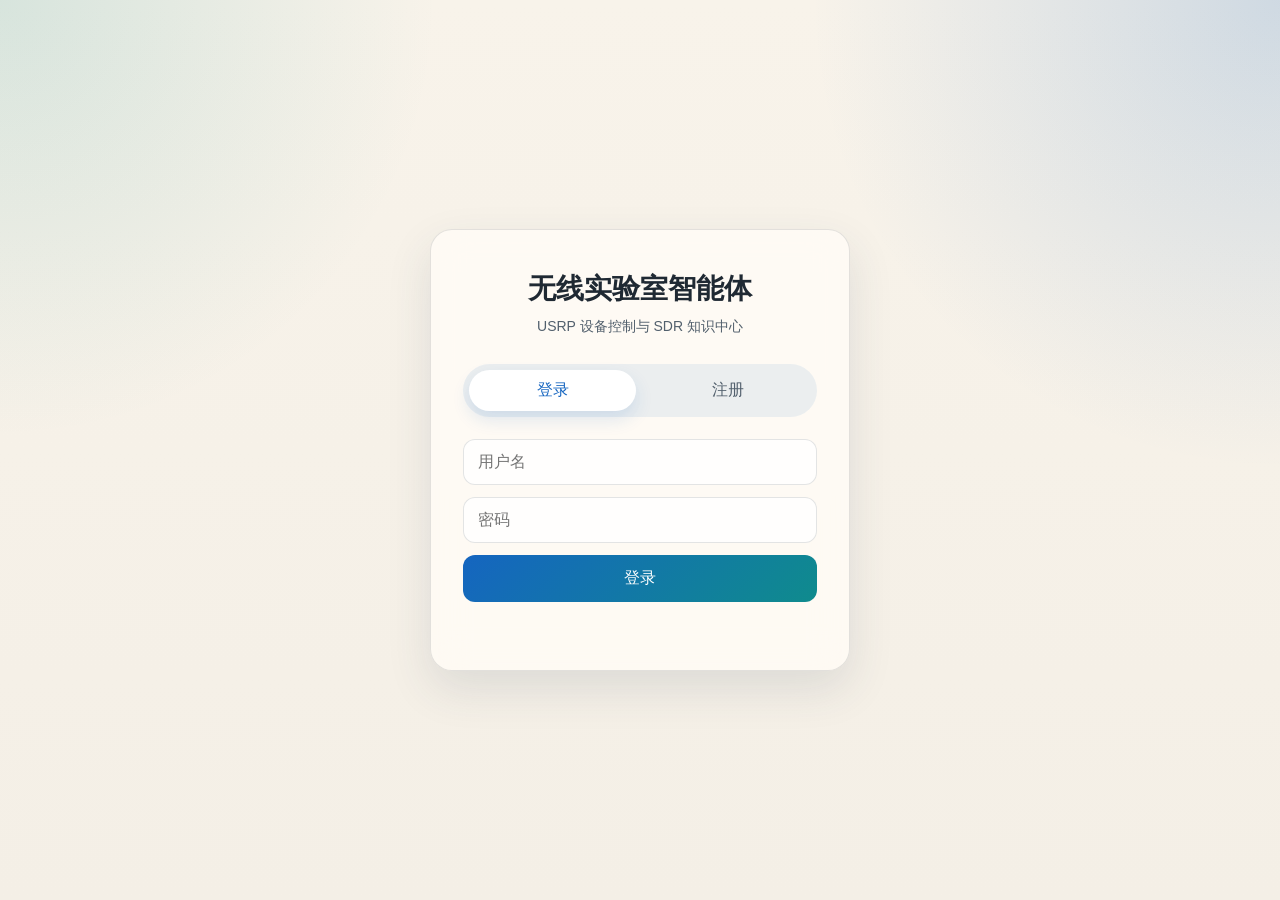
==== src/main/resources/static/login.html @ 0e229b06 "initial Wireless Lab Agent release" ====
<!DOCTYPE html>
<html lang="zh-CN">
<head>
    <meta charset="UTF-8">
    <meta name="viewport" content="width=device-width, initial-scale=1.0">
    <title>登录 - 无线实验室智能体</title>
    <link rel="stylesheet" href="css/style.css?v=3">
</head>
<body class="auth-page">
    <div class="auth-container">
        <div class="auth-card">
            <h1>无线实验室智能体</h1>
            <p class="auth-subtitle">USRP 设备控制与 SDR 知识中心</p>

            <div class="auth-tabs">
                <button class="tab active" data-tab="login">登录</button>
                <button class="tab" data-tab="register">注册</button>
            </div>

            <form id="loginForm" class="auth-form">
                <input type="text" id="loginUsername" placeholder="用户名" required autocomplete="username">
                <input type="password" id="loginPassword" placeholder="密码" required autocomplete="current-password">
                <button type="submit">登录</button>
                <p class="auth-error" id="loginError"></p>
            </form>

            <form id="registerForm" class="auth-form hidden">
                <input type="text" id="regUsername" placeholder="用户名" required autocomplete="username">
                <input type="password" id="regPassword" placeholder="密码" required autocomplete="new-password">
                <button type="submit">注册</button>
                <p class="auth-error" id="regError"></p>
            </form>
        </div>
    </div>
    <script src="js/api.js?v=3"></script>
    <script src="js/auth.js?v=2"></script>
</body>
</html>
---- src/main/resources/static/css/style.css ----
:root {
    --bg-page: #f4efe6;
    --bg-surface: rgba(255, 251, 245, 0.88);
    --bg-surface-strong: #fffdf8;
    --bg-sidebar: #162126;
    --bg-sidebar-card: rgba(255, 255, 255, 0.06);
    --bg-user-bubble: linear-gradient(135deg, #1565c0 0%, #0f8b8d 100%);
    --bg-assistant-bubble: #fffaf2;
    --bg-thinking: #f8efe0;
    --bg-answer: #ffffff;
    --bg-input: rgba(255, 252, 247, 0.95);
    --text-primary: #1f2933;
    --text-secondary: #52606d;
    --text-muted: #7b8794;
    --text-light: #f8fafc;
    --border: rgba(31, 41, 51, 0.12);
    --border-strong: rgba(21, 101, 192, 0.18);
    --accent: #1565c0;
    --accent-soft: rgba(21, 101, 192, 0.1);
    --success: #1f8a70;
    --warning: #b7791f;
    --danger: #c53030;
    --shadow-soft: 0 18px 45px rgba(53, 68, 88, 0.12);
    --shadow-card: 0 14px 32px rgba(53, 68, 88, 0.08);
    --radius-xl: 28px;
    --radius-lg: 22px;
    --radius-md: 16px;
    --radius-sm: 12px;
    font-family: "Segoe UI", "PingFang SC", "Microsoft YaHei", sans-serif;
}

* {
    margin: 0;
    padding: 0;
    box-sizing: border-box;
}

html,
body {
    height: 100%;
    overflow: hidden;
}

body {
    min-height: 100vh;
    height: 100dvh;
    background:
        radial-gradient(circle at top left, rgba(15, 139, 141, 0.14), transparent 28%),
        radial-gradient(circle at top right, rgba(21, 101, 192, 0.18), transparent 30%),
        linear-gradient(180deg, #f8f3ea 0%, var(--bg-page) 100%);
    color: var(--text-primary);
}

button,
textarea,
input {
    font: inherit;
}

.hidden {
    display: none !important;
}

.auth-page {
    display: flex;
    align-items: center;
    justify-content: center;
    min-height: 100vh;
    padding: 24px;
}

.auth-container {
    width: 100%;
    max-width: 420px;
}

.auth-card {
    padding: 40px 32px;
    border: 1px solid var(--border);
    border-radius: var(--radius-lg);
    background: var(--bg-surface);
    backdrop-filter: blur(18px);
    box-shadow: var(--shadow-soft);
    text-align: center;
}

.auth-card h1 {
    font-size: 28px;
    margin-bottom: 10px;
}

.auth-subtitle {
    color: var(--text-secondary);
    margin-bottom: 28px;
    font-size: 14px;
}

.auth-tabs {
    display: flex;
    gap: 8px;
    margin-bottom: 22px;
    padding: 6px;
    border-radius: 999px;
    background: rgba(21, 101, 192, 0.08);
}

.auth-tabs .tab {
    flex: 1;
    border: none;
    cursor: pointer;
    border-radius: 999px;
    padding: 10px;
    background: transparent;
    color: var(--text-secondary);
    transition: 0.2s ease;
}

.auth-tabs .tab.active {
    background: #fff;
    color: var(--accent);
    box-shadow: 0 8px 18px rgba(21, 101, 192, 0.14);
}

.auth-form input {
    width: 100%;
    margin-bottom: 12px;
    padding: 13px 14px;
    border: 1px solid var(--border);
    border-radius: var(--radius-sm);
    background: rgba(255, 255, 255, 0.8);
    color: var(--text-primary);
    outline: none;
    transition: 0.2s ease;
}

.auth-form input:focus {
    border-color: rgba(21, 101, 192, 0.35);
    box-shadow: 0 0 0 4px rgba(21, 101, 192, 0.08);
}

.auth-form button {
    width: 100%;
    border: none;
    cursor: pointer;
    padding: 13px;
    border-radius: var(--radius-sm);
    background: linear-gradient(135deg, #1565c0 0%, #0f8b8d 100%);
    color: white;
    transition: transform 0.2s ease, box-shadow 0.2s ease;
}

.auth-form button:hover {
    transform: translateY(-1px);
    box-shadow: 0 12px 24px rgba(21, 101, 192, 0.2);
}

.auth-error {
    min-height: 20px;
    margin-top: 8px;
    font-size: 13px;
    color: var(--danger);
}

.app-container {
    display: flex;
    height: 100dvh;
    min-height: 0;
    padding: 18px;
    gap: 18px;
    overflow: hidden;
}

.sidebar {
    width: 288px;
    height: calc(100dvh - 36px);
    min-height: 0;
    flex-shrink: 0;
    display: flex;
    flex-direction: column;
    border-radius: var(--radius-xl);
    background:
        linear-gradient(180deg, rgba(255, 255, 255, 0.06), transparent 36%),
        var(--bg-sidebar);
    color: var(--text-light);
    box-shadow: var(--shadow-soft);
    overflow: hidden;
}

.sidebar-header,
.sidebar-footer {
    padding: 18px 18px 16px;
}

.sidebar-header {
    display: flex;
    align-items: flex-start;
    justify-content: space-between;
    border-bottom: 1px solid rgba(255, 255, 255, 0.08);
}

.sidebar-eyebrow {
    margin-bottom: 6px;
    font-size: 11px;
    letter-spacing: 0.12em;
    text-transform: uppercase;
    color: rgba(248, 250, 252, 0.6);
}

.sidebar-header h2 {
    font-size: 20px;
}

#newChatBtn {
    width: 42px;
    height: 42px;
    border: none;
    border-radius: 14px;
    cursor: pointer;
    color: white;
    background: linear-gradient(135deg, #1565c0 0%, #0f8b8d 100%);
    box-shadow: 0 12px 24px rgba(15, 139, 141, 0.24);
    transition: transform 0.2s ease;
}

#newChatBtn:hover {
    transform: translateY(-2px);
}

.sidebar-list {
    flex: 1;
    min-height: 0;
    padding: 14px 12px;
    overflow-y: auto;
    overscroll-behavior: contain;
}

.conv-item {
    margin-bottom: 8px;
    padding: 14px 14px;
    border-radius: 16px;
    cursor: pointer;
    color: rgba(248, 250, 252, 0.82);
    background: transparent;
    border: 1px solid transparent;
    transition: 0.2s ease;
    white-space: nowrap;
    overflow: hidden;
    text-overflow: ellipsis;
}

.conv-item:hover {
    background: var(--bg-sidebar-card);
    border-color: rgba(255, 255, 255, 0.08);
}

.conv-item.active {
    background: rgba(255, 255, 255, 0.12);
    border-color: rgba(255, 255, 255, 0.12);
}

.sidebar-footer {
    display: flex;
    align-items: center;
    justify-content: space-between;
    border-top: 1px solid rgba(255, 255, 255, 0.08);
    color: rgba(248, 250, 252, 0.78);
    font-size: 13px;
}

.sidebar-footer button {
    border: none;
    background: transparent;
    cursor: pointer;
    color: rgba(248, 250, 252, 0.7);
}

.sidebar-footer button:hover {
    color: #fff;
}

.chat-main {
    flex: 1;
    min-width: 0;
    height: calc(100dvh - 36px);
    min-height: 0;
    display: flex;
    flex-direction: column;
    border-radius: var(--radius-xl);
    background: var(--bg-surface);
    backdrop-filter: blur(18px);
    border: 1px solid rgba(255, 255, 255, 0.65);
    box-shadow: var(--shadow-soft);
    overflow: hidden;
}

.telemetry-panel {
    width: 300px;
    height: calc(100dvh - 36px);
    flex-shrink: 0;
    padding: 22px;
    overflow-y: auto;
    border-radius: var(--radius-xl);
    border: 1px solid rgba(255, 255, 255, 0.7);
    background: rgba(255, 253, 248, 0.9);
    box-shadow: var(--shadow-soft);
    backdrop-filter: blur(18px);
}

.telemetry-header {
    display: flex;
    align-items: flex-start;
    justify-content: space-between;
    gap: 12px;
    margin-bottom: 20px;
}

.telemetry-header h2 {
    font-size: 22px;
}

.status-pill {
    padding: 7px 10px;
    border-radius: 999px;
    font-size: 11px;
    font-weight: 700;
}

.status-pill.online {
    color: #0f6b57;
    background: rgba(31, 138, 112, 0.13);
}

.status-pill.offline {
    color: var(--danger);
    background: rgba(197, 48, 48, 0.1);
}

.telemetry-card,
.diagnostic-card {
    padding: 18px;
    border-radius: 18px;
    border: 1px solid var(--border);
    background: white;
    box-shadow: var(--shadow-card);
}

.telemetry-card {
    display: grid;
    gap: 7px;
    margin-bottom: 12px;
}

.telemetry-card span,
.diagnostic-card span,
.telemetry-grid span {
    color: var(--text-muted);
    font-size: 11px;
    font-weight: 700;
    letter-spacing: 0.06em;
    text-transform: uppercase;
}

.telemetry-card strong {
    font-size: 20px;
}

.telemetry-card small {
    color: var(--text-secondary);
}

.telemetry-grid {
    display: grid;
    grid-template-columns: repeat(2, minmax(0, 1fr));
    gap: 10px;
    margin-bottom: 12px;
}

.telemetry-grid > div {
    min-height: 88px;
    padding: 14px;
    border-radius: 16px;
    background: var(--bg-thinking);
}

.telemetry-grid strong {
    display: block;
    margin-top: 10px;
    overflow-wrap: anywhere;
    font-size: 13px;
    line-height: 1.35;
}

.diagnostic-card p {
    margin-top: 10px;
    color: var(--text-secondary);
    font-size: 13px;
    line-height: 1.6;
}

.hardware-stop-btn {
    width: 100%;
    height: 46px;
    margin-top: 14px;
    border: 1px solid rgba(197, 48, 48, 0.2);
    border-radius: 15px;
    color: var(--danger);
    background: rgba(197, 48, 48, 0.07);
    cursor: pointer;
    font-weight: 700;
}

.hardware-stop-btn:disabled {
    cursor: wait;
    opacity: 0.55;
}

.telemetry-footnote {
    margin-top: 12px;
    color: var(--text-muted);
    font-size: 11px;
    line-height: 1.5;
}

.chat-header {
    display: flex;
    align-items: center;
    justify-content: space-between;
    gap: 18px;
    padding: 26px 28px 20px;
    border-bottom: 1px solid var(--border);
    background: linear-gradient(180deg, rgba(255, 255, 255, 0.72), rgba(255, 255, 255, 0.35));
}

.chat-header-label {
    margin-bottom: 6px;
    font-size: 11px;
    font-weight: 700;
    letter-spacing: 0.14em;
    color: var(--accent);
    text-transform: uppercase;
}

.chat-header h1 {
    font-size: 28px;
    line-height: 1.1;
}

.chat-header-tip {
    padding: 12px 14px;
    border-radius: 999px;
    background: rgba(255, 255, 255, 0.8);
    color: var(--text-secondary);
    font-size: 13px;
    border: 1px solid rgba(21, 101, 192, 0.08);
}

.chat-messages {
    flex: 1;
    min-height: 0;
    overflow-y: auto;
    overscroll-behavior: contain;
    padding: 28px;
}

.welcome-screen {
    max-width: 760px;
    margin: 48px auto 0;
    text-align: center;
}

.welcome-badge {
    display: inline-flex;
    align-items: center;
    justify-content: center;
    margin-bottom: 18px;
    padding: 8px 14px;
    border-radius: 999px;
    background: rgba(21, 101, 192, 0.1);
    color: var(--accent);
    font-size: 12px;
    font-weight: 700;
    letter-spacing: 0.08em;
    text-transform: uppercase;
}

.welcome-screen h2 {
    font-size: 40px;
    margin-bottom: 12px;
    line-height: 1.1;
}

.welcome-screen p {
    max-width: 620px;
    margin: 0 auto 30px;
    font-size: 16px;
    line-height: 1.75;
    color: var(--text-secondary);
}

.quick-actions {
    display: flex;
    flex-wrap: wrap;
    gap: 12px;
    justify-content: center;
}

.quick-btn {
    padding: 12px 18px;
    border-radius: 999px;
    border: 1px solid rgba(21, 101, 192, 0.12);
    background: rgba(255, 255, 255, 0.76);
    color: var(--text-primary);
    cursor: pointer;
    transition: transform 0.2s ease, box-shadow 0.2s ease, border-color 0.2s ease;
}

.quick-btn:hover {
    transform: translateY(-2px);
    border-color: rgba(21, 101, 192, 0.24);
    box-shadow: var(--shadow-card);
}

.message {
    display: flex;
    gap: 14px;
    margin-bottom: 22px;
    animation: slide-up 0.28s ease;
}

.message.user {
    justify-content: flex-end;
}

.message.user .avatar {
    order: 1;
}

.avatar {
    width: 42px;
    height: 42px;
    flex-shrink: 0;
    border-radius: 15px;
    display: flex;
    align-items: center;
    justify-content: center;
    font-weight: 700;
    font-size: 14px;
    box-shadow: var(--shadow-card);
}

.message.user .avatar {
    background: linear-gradient(135deg, #1565c0 0%, #0f8b8d 100%);
    color: white;
}

.message.assistant .avatar {
    background: linear-gradient(135deg, #ffb648 0%, #f28c28 100%);
    color: white;
}

.bubble {
    max-width: min(840px, 78%);
    border-radius: var(--radius-lg);
}

.user-bubble {
    padding: 16px 18px;
    color: white;
    background: var(--bg-user-bubble);
    box-shadow: var(--shadow-card);
}

.assistant-bubble {
    padding: 18px;
    background: var(--bg-assistant-bubble);
    border: 1px solid rgba(21, 101, 192, 0.08);
    box-shadow: var(--shadow-card);
    max-height: calc(100dvh - 220px);
    display: flex;
    flex-direction: column;
    min-height: 0;
}

.message-meta {
    display: flex;
    align-items: center;
    justify-content: space-between;
    gap: 16px;
    margin-bottom: 12px;
}

.meta-main {
    display: flex;
    align-items: center;
    gap: 10px;
    min-width: 0;
}

.message-role {
    font-weight: 700;
}

.message-time {
    font-size: 12px;
    color: var(--text-muted);
}

.message.user .message-time {
    color: rgba(255, 255, 255, 0.78);
}

.message-status {
    flex-shrink: 0;
    display: inline-flex;
    align-items: center;
    justify-content: center;
    min-width: 72px;
    padding: 6px 10px;
    border-radius: 999px;
    font-size: 12px;
    font-weight: 700;
}

.status-thinking,
.status-working {
    background: rgba(183, 121, 31, 0.12);
    color: var(--warning);
}

.status-answering {
    background: rgba(21, 101, 192, 0.1);
    color: var(--accent);
}

.status-done {
    background: rgba(31, 138, 112, 0.12);
    color: var(--success);
}

.status-stopped,
.status-error {
    background: rgba(197, 48, 48, 0.12);
    color: var(--danger);
}

.assistant-section {
    border-radius: 18px;
}

.assistant-section + .assistant-section {
    margin-top: 12px;
}

.section-title {
    margin-bottom: 10px;
    font-size: 12px;
    font-weight: 700;
    letter-spacing: 0.08em;
    color: var(--text-muted);
    text-transform: uppercase;
}

.think-panel {
    padding: 14px;
    background: var(--bg-thinking);
    border: 1px solid rgba(183, 121, 31, 0.12);
    max-height: min(260px, 32vh);
    overflow-y: auto;
    overscroll-behavior: contain;
    flex-shrink: 0;
}

.think-panel summary {
    cursor: pointer;
    font-weight: 700;
    list-style: none;
    color: #945f0b;
}

.think-panel summary::-webkit-details-marker {
    display: none;
}

.think-panel[open] summary {
    margin-bottom: 14px;
}

.think-steps {
    display: grid;
    gap: 10px;
}

.think-step {
    display: grid;
    grid-template-columns: 28px minmax(0, 1fr);
    gap: 10px;
    align-items: flex-start;
}

.step-index {
    width: 28px;
    height: 28px;
    border-radius: 10px;
    display: inline-flex;
    align-items: center;
    justify-content: center;
    font-size: 12px;
    font-weight: 700;
    color: #945f0b;
    background: rgba(255, 255, 255, 0.72);
}

.step-body {
    min-width: 0;
    color: #7c5a1b;
}

.answer-panel {
    padding: 16px;
    background: var(--bg-answer);
    border: 1px solid rgba(21, 101, 192, 0.08);
    min-height: 0;
    overflow: hidden;
}

.assistant-bubble .answer-panel {
    flex: 1;
}

.message-text {
    line-height: 1.8;
    color: var(--text-primary);
    word-break: break-word;
}

.assistant-bubble .answer-panel .message-text {
    max-height: min(460px, 52vh);
    overflow-y: auto;
    overscroll-behavior: contain;
    padding-right: 8px;
}

.message.user .message-text {
    color: white;
}

.message-text h2,
.message-text h3,
.message-text h4 {
    margin-bottom: 10px;
    line-height: 1.35;
}

.message-text p + p,
.message-text p + pre,
.message-text pre + p,
.message-text ul + p,
.message-text ol + p {
    margin-top: 12px;
}

.rich-list {
    margin-left: 18px;
    display: grid;
    gap: 8px;
}

.message-text code {
    padding: 2px 7px;
    border-radius: 8px;
    background: rgba(21, 101, 192, 0.08);
    color: #0d47a1;
    font-size: 0.95em;
}

.message.user .message-text code {
    background: rgba(255, 255, 255, 0.18);
    color: #fff;
}

.message-text pre {
    padding: 14px 16px;
    overflow-x: auto;
    border-radius: 16px;
    background: #18212a;
    color: #f8fafc;
}

.message-text pre code {
    padding: 0;
    background: none;
    color: inherit;
}

.typing-state {
    display: inline-flex;
    align-items: center;
    gap: 10px;
    color: var(--text-secondary);
}

.typing-indicator {
    width: 10px;
    height: 10px;
    border-radius: 999px;
    background: var(--accent);
    animation: pulse 1s ease infinite;
}

.chat-input-shell {
    padding: 18px 24px 24px;
    border-top: 1px solid var(--border);
    background: linear-gradient(180deg, rgba(255, 255, 255, 0.16), rgba(255, 252, 247, 0.95));
}

.chat-input-area {
    display: flex;
    align-items: flex-end;
    gap: 12px;
    padding: 12px;
    border-radius: 24px;
    border: 1px solid rgba(21, 101, 192, 0.1);
    background: var(--bg-input);
    box-shadow: var(--shadow-card);
}

.chat-input-area textarea {
    flex: 1;
    min-height: 52px;
    max-height: 180px;
    resize: none;
    border: none;
    outline: none;
    background: transparent;
    color: var(--text-primary);
    padding: 14px 8px 10px;
    line-height: 1.65;
}

.chat-input-area button {
    border: none;
    cursor: pointer;
    transition: transform 0.2s ease, box-shadow 0.2s ease, opacity 0.2s ease;
}

.chat-input-area button:hover:not(:disabled) {
    transform: translateY(-1px);
}

.chat-input-area button:disabled {
    opacity: 0.45;
    cursor: not-allowed;
}

.chat-input-area #sendBtn,
.chat-input-area #stopBtn {
    min-width: 72px;
    height: 48px;
    padding: 0 18px;
    border-radius: 16px;
    color: white;
}

#sendBtn {
    background: linear-gradient(135deg, #1565c0 0%, #0f8b8d 100%);
    box-shadow: 0 12px 24px rgba(21, 101, 192, 0.2);
}

#stopBtn {
    background: linear-gradient(135deg, #c53030 0%, #9b2c2c 100%);
}

.secondary-btn {
    height: 48px;
    padding: 0 16px;
    border-radius: 16px;
    background: white;
    color: var(--text-primary);
    border: 1px solid rgba(21, 101, 192, 0.12) !important;
}

.input-hint {
    margin-top: 10px;
    padding-left: 8px;
    font-size: 13px;
    color: var(--text-muted);
}

.hidden-file-input {
    position: absolute;
    left: -9999px;
}

.panel-loading {
    margin: 48px auto;
    padding: 14px 18px;
    border-radius: 16px;
    background: rgba(21, 101, 192, 0.08);
    color: var(--text-secondary);
    width: fit-content;
}

.panel-loading.error {
    background: rgba(197, 48, 48, 0.1);
    color: var(--danger);
}

::-webkit-scrollbar {
    width: 8px;
    height: 8px;
}

::-webkit-scrollbar-thumb {
    border-radius: 999px;
    background: rgba(82, 96, 109, 0.25);
}

::-webkit-scrollbar-track {
    background: transparent;
}

@keyframes slide-up {
    from {
        opacity: 0;
        transform: translateY(10px);
    }
    to {
        opacity: 1;
        transform: translateY(0);
    }
}

@keyframes pulse {
    0% {
        transform: scale(0.9);
        opacity: 0.6;
    }
    100% {
        transform: scale(1.2);
        opacity: 1;
    }
}

@media (max-width: 1280px) {
    .telemetry-panel {
        display: none;
    }
}

@media (max-width: 1080px) {
    .chat-header {
        flex-direction: column;
        align-items: flex-start;
    }

    .bubble {
        max-width: 100%;
    }
}

@media (max-width: 820px) {
    .app-container {
        height: 100dvh;
        padding: 0;
        gap: 0;
    }

    .sidebar {
        display: none;
    }

    .chat-main {
        height: 100dvh;
        min-height: 0;
        border-radius: 0;
    }

    .chat-header {
        padding: 22px 18px 18px;
    }

    .chat-header h1 {
        font-size: 24px;
    }

    .chat-messages {
        min-height: 0;
        padding: 20px 16px;
    }

    .assistant-bubble {
        max-height: calc(100dvh - 190px);
    }

    .assistant-bubble .answer-panel .message-text {
        max-height: min(420px, 48vh);
    }

    .welcome-screen {
        margin-top: 20px;
    }

    .welcome-screen h2 {
        font-size: 30px;
    }

    .chat-input-shell {
        padding: 14px 14px 18px;
    }

    .chat-input-area {
        flex-wrap: wrap;
        border-radius: 20px;
    }

    .chat-input-area textarea {
        width: 100%;
        order: 1;
    }
}
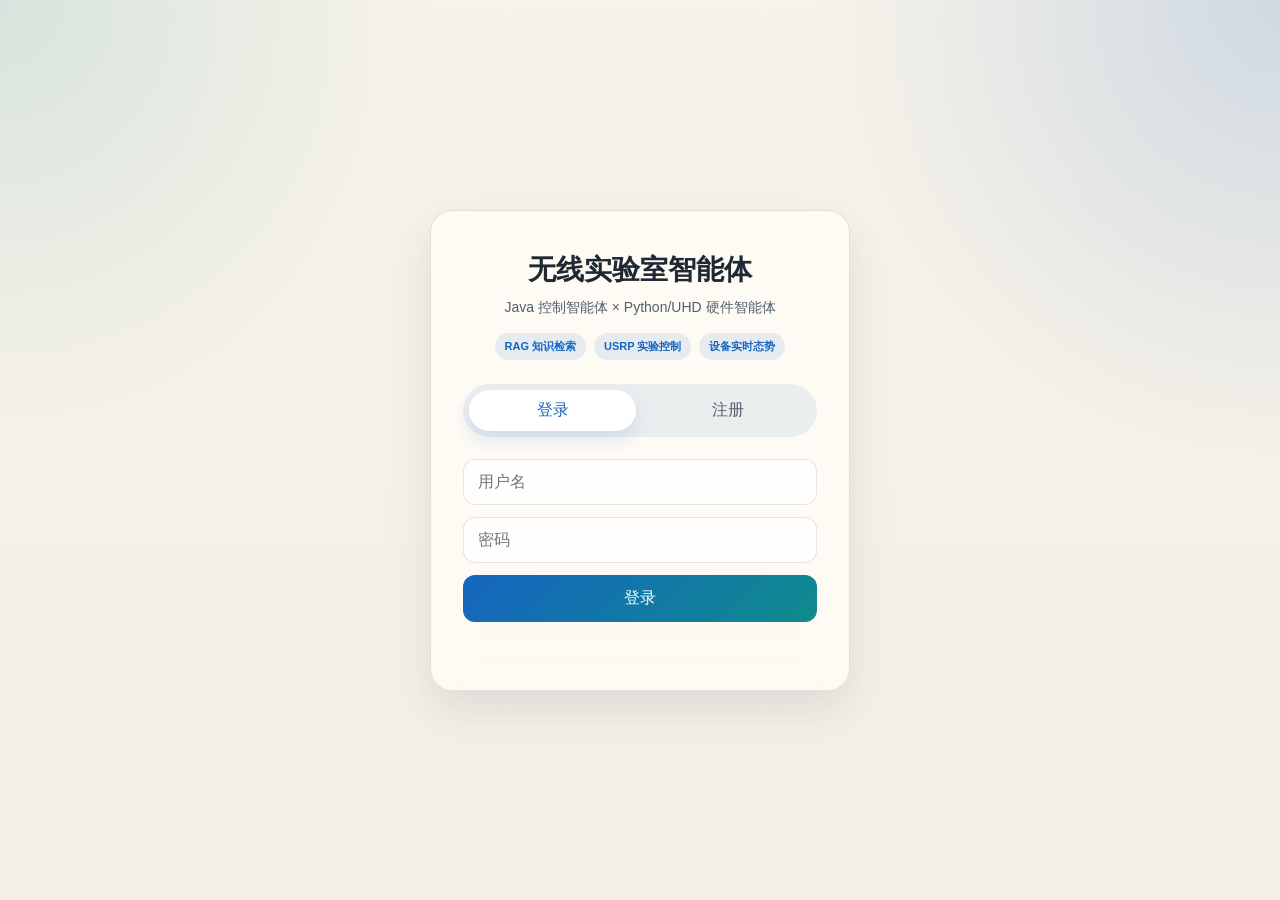
==== commit 7b40926e: "chore: clean public release and add hardware demos" ====
--- a/src/main/resources/static/login.html
+++ b/src/main/resources/static/login.html
@@ -4,13 +4,18 @@
     <meta charset="UTF-8">
     <meta name="viewport" content="width=device-width, initial-scale=1.0">
     <title>登录 - 无线实验室智能体</title>
-    <link rel="stylesheet" href="css/style.css?v=3">
+    <link rel="stylesheet" href="css/style.css?v=4">
 </head>
 <body class="auth-page">
     <div class="auth-container">
         <div class="auth-card">
             <h1>无线实验室智能体</h1>
-            <p class="auth-subtitle">USRP 设备控制与 SDR 知识中心</p>
+            <p class="auth-subtitle">Java 控制智能体 × Python/UHD 硬件智能体</p>
+            <div class="auth-capabilities" aria-label="系统能力">
+                <span>RAG 知识检索</span>
+                <span>USRP 实验控制</span>
+                <span>设备实时态势</span>
+            </div>
 
             <div class="auth-tabs">
                 <button class="tab active" data-tab="login">登录</button>
@@ -32,7 +37,7 @@
             </form>
         </div>
     </div>
-    <script src="js/api.js?v=3"></script>
-    <script src="js/auth.js?v=2"></script>
+    <script src="js/api.js?v=4"></script>
+    <script src="js/auth.js?v=4"></script>
 </body>
 </html>
--- a/src/main/resources/static/css/style.css
+++ b/src/main/resources/static/css/style.css
@@ -91,8 +91,25 @@
 
 .auth-subtitle {
     color: var(--text-secondary);
-    margin-bottom: 28px;
+    margin-bottom: 16px;
     font-size: 14px;
+}
+
+.auth-capabilities {
+    display: flex;
+    flex-wrap: wrap;
+    justify-content: center;
+    gap: 8px;
+    margin-bottom: 24px;
+}
+
+.auth-capabilities span {
+    padding: 6px 10px;
+    border-radius: 999px;
+    background: var(--accent-soft);
+    color: var(--accent);
+    font-size: 11px;
+    font-weight: 700;
 }
 
 .auth-tabs {
@@ -397,6 +414,52 @@
     line-height: 1.6;
 }
 
+.open-source-card {
+    margin-top: 12px;
+    padding: 16px;
+    border: 1px solid rgba(15, 139, 141, 0.18);
+    border-radius: 18px;
+    background: linear-gradient(145deg, rgba(15, 139, 141, 0.09), rgba(21, 101, 192, 0.06));
+}
+
+.open-source-card > span {
+    color: var(--success);
+    font-size: 10px;
+    font-weight: 800;
+    letter-spacing: 0.08em;
+}
+
+.open-source-card strong {
+    display: block;
+    margin-top: 7px;
+    font-size: 18px;
+}
+
+.open-source-card p {
+    margin-top: 7px;
+    color: var(--text-secondary);
+    font-size: 12px;
+    line-height: 1.5;
+}
+
+.resource-links {
+    display: flex;
+    flex-wrap: wrap;
+    gap: 8px;
+    margin-top: 12px;
+}
+
+.resource-links a {
+    padding: 7px 10px;
+    border: 1px solid rgba(21, 101, 192, 0.12);
+    border-radius: 10px;
+    background: rgba(255, 255, 255, 0.72);
+    color: var(--accent);
+    font-size: 11px;
+    font-weight: 700;
+    text-decoration: none;
+}
+
 .hardware-stop-btn {
     width: 100%;
     height: 46px;
@@ -445,13 +508,32 @@
     line-height: 1.1;
 }
 
+.chat-header-subtitle {
+    margin-top: 8px;
+    color: var(--text-secondary);
+    font-size: 13px;
+}
+
 .chat-header-tip {
+    display: flex;
+    flex-wrap: wrap;
+    justify-content: flex-end;
+    gap: 7px;
     padding: 12px 14px;
     border-radius: 999px;
     background: rgba(255, 255, 255, 0.8);
     color: var(--text-secondary);
     font-size: 13px;
     border: 1px solid rgba(21, 101, 192, 0.08);
+}
+
+.chat-header-tip span {
+    padding: 4px 8px;
+    border-radius: 999px;
+    background: var(--accent-soft);
+    color: var(--accent);
+    font-size: 11px;
+    font-weight: 700;
 }
 
 .chat-messages {
@@ -495,6 +577,30 @@
     font-size: 16px;
     line-height: 1.75;
     color: var(--text-secondary);
+}
+
+.agent-flow {
+    display: flex;
+    flex-wrap: wrap;
+    align-items: center;
+    justify-content: center;
+    gap: 8px;
+    margin: -10px auto 26px;
+}
+
+.agent-flow span {
+    padding: 8px 12px;
+    border: 1px solid rgba(15, 139, 141, 0.16);
+    border-radius: 12px;
+    background: rgba(255, 255, 255, 0.72);
+    color: #0f6b70;
+    font-size: 12px;
+    font-weight: 700;
+}
+
+.agent-flow i {
+    color: var(--text-muted);
+    font-style: normal;
 }
 
 .quick-actions {
